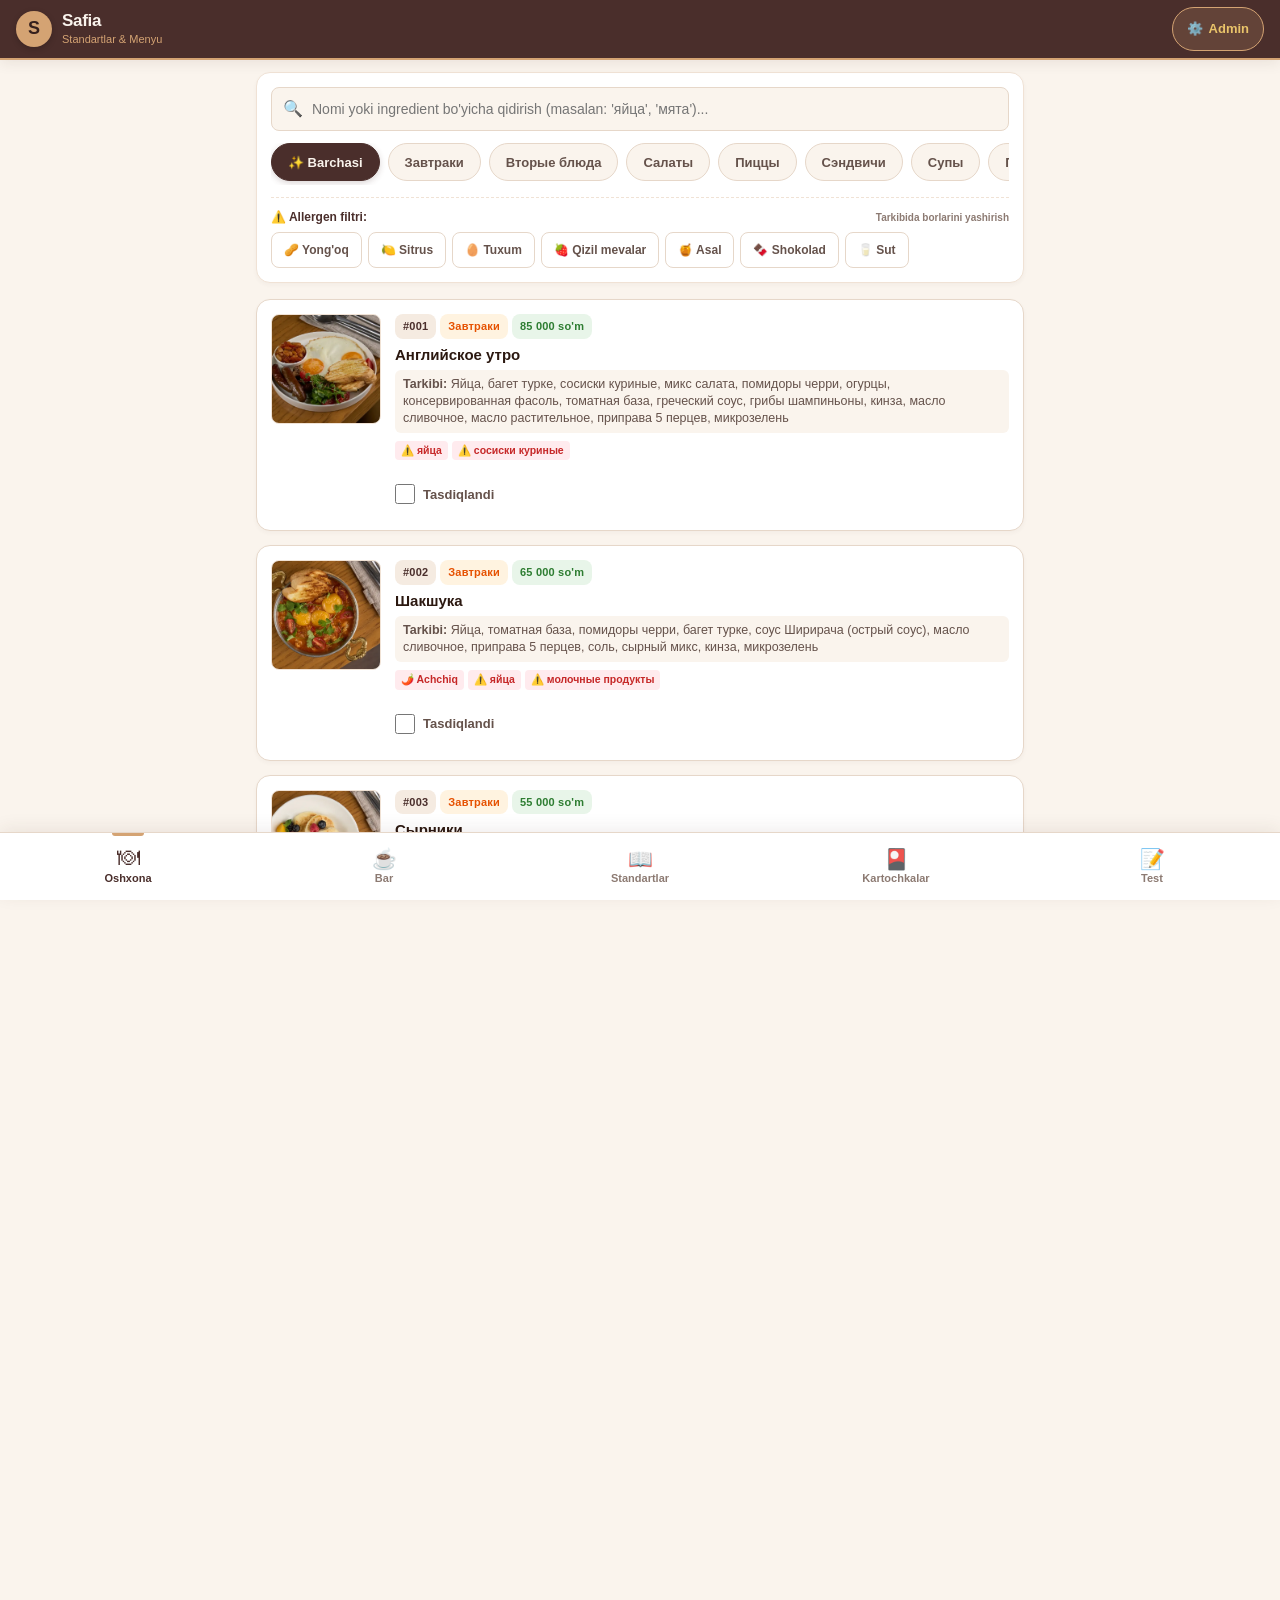
==== index.html @ 9e89c236 "feat: Safia Waiter Trainer PWA application complete release" ====
<!DOCTYPE html>
<html lang="uz">
<head>
  <meta charset="UTF-8">
  <meta name="viewport" content="width=device-width, initial-scale=1.0, maximum-scale=1.0, user-scalable=no">
  <meta name="theme-color" content="#4A2E2B">
  <meta name="apple-mobile-web-app-capable" content="yes">
  <meta name="apple-mobile-web-app-status-bar-style" content="black-translucent">
  <title>Safia — Restaurant & Bar App</title>
  
  <!-- PWA Manifest Link -->
  <link rel="manifest" href="manifest.json">
  <link rel="apple-touch-icon" href="assets/icons/icon-192.png">

  <!-- CSS Stylesheets -->
  <link rel="stylesheet" href="css/style.css">
  <link rel="stylesheet" href="css/components.css">
</head>
<body>

  <div id="app-root">

    <!-- HEADER SECTION -->
    <header class="app-header">
      <a href="index.html" class="header-brand">
        <div class="brand-logo">S</div>
        <div class="brand-title">
          <h1>Safia</h1>
          <span>Standartlar & Menyu</span>
        </div>
      </a>

      <!-- Admin Button Requirement (min 44x44px touch target) -->
      <a href="admin.html" class="btn-admin" title="Admin Sozlamalar">
        <span>⚙️</span>
        <span>Admin</span>
      </a>
    </header>

    <!-- MAIN VIEWPORT CONTAINER (SPA SECTIONS) -->
    <main class="app-content">

      <!-- 1. OSHXONA VIEW (KITCHEN DISHES) -->
      <section id="view-kitchen" class="view-section active"></section>

      <!-- 2. BAR VIEW (DRINKS) -->
      <section id="view-bar" class="view-section"></section>

      <!-- 3. STANDARTLAR VIEW (SERVICE STANDARDS) -->
      <section id="view-standards" class="view-section"></section>

      <!-- 4. KARTOCHKALAR VIEW (FLASHCARDS) -->
      <section id="view-cards" class="view-section"></section>

      <!-- 5. TEST VIEW (QUIZ) -->
      <section id="view-test" class="view-section"></section>

    </main>

    <!-- BOTTOM NAVIGATION BAR (5 MAIN TABS) -->
    <nav class="bottom-nav">
      <button class="nav-item active" data-tab="kitchen" aria-label="Oshxona">
        <span class="nav-icon">🍽</span>
        <span class="nav-label">Oshxona</span>
      </button>

      <button class="nav-item" data-tab="bar" aria-label="Bar">
        <span class="nav-icon">☕️</span>
        <span class="nav-label">Bar</span>
      </button>

      <button class="nav-item" data-tab="standards" aria-label="Standartlar">
        <span class="nav-icon">📖</span>
        <span class="nav-label">Standartlar</span>
      </button>

      <button class="nav-item" data-tab="cards" aria-label="Kartochkalar">
        <span class="nav-icon">🎴</span>
        <span class="nav-label">Kartochkalar</span>
      </button>

      <button class="nav-item" data-tab="test" aria-label="Test">
        <span class="nav-icon">📝</span>
        <span class="nav-label">Test</span>
      </button>
    </nav>

  </div>

  <!-- PWA Service Worker Registration -->
  <script>
    if ('serviceWorker' in navigator) {
      window.addEventListener('load', () => {
        navigator.serviceWorker.register('./sw.js')
          .then(reg => console.log('Service Worker Registered:', reg.scope))
          .catch(err => console.warn('Service Worker Registration Failed:', err));
      });
    }
  </script>

  <!-- JavaScript Application Logic Modules -->
  <script src="js/storage.js"></script>
  <script src="js/data-loader.js"></script>
  <script src="js/menu.js"></script>
  <script src="js/standards.js"></script>
  <script src="js/flashcards.js"></script>
  <script src="js/quiz.js"></script>
  <script src="js/app.js"></script>

</body>
</html>
---- css/style.css ----
/* ==========================================
   SAFIA APP DESIGN SYSTEM & GLOBAL STYLES
   Brand Colors:
   - Primary Chocolate: #4A2E2B
   - Dark Chocolate: #36201D
   - Cream Background: #FAF4ED
   - Golden Accent: #D4A373
   - Gold Hover/Light: #E9C46A
========================================== */

:root {
  --color-primary: #4A2E2B;
  --color-primary-dark: #36201D;
  --color-primary-light: #6C4540;
  --color-bg: #FAF4ED;
  --color-surface: #FFFFFF;
  --color-surface-variant: #F5EBE1;
  --color-accent: #D4A373;
  --color-accent-light: #E9C46A;
  --color-accent-muted: #F3D5B5;
  
  --color-text-primary: #2B1810;
  --color-text-secondary: #65524B;
  --color-text-muted: #8C7A72;
  --color-text-on-primary: #FAF4ED;
  
  --color-border: #E6D7C9;
  --color-border-subtle: #F0E2D5;
  
  --color-danger: #C62828;
  --color-danger-bg: #FFEBEE;
  --color-danger-border: #EF9A9A;
  
  --color-success: #2E7D32;
  --color-success-bg: #E8F5E9;
  --color-success-border: #A5D6A7;
  
  --color-warning: #E65100;
  --color-warning-bg: #FFF3E0;

  /* Typography */
  --font-family: -apple-system, BlinkMacSystemFont, "Plus Jakarta Sans", "SF Pro Text", "Segoe UI", Roboto, sans-serif;
  --font-size-xs: 11px;
  --font-size-sm: 13px;
  --font-size-base: 15px;
  --font-size-lg: 18px;
  --font-size-xl: 22px;
  
  /* Radii & Shadows */
  --radius-sm: 8px;
  --radius-md: 14px;
  --radius-lg: 20px;
  --radius-full: 9999px;
  
  --shadow-sm: 0 2px 4px rgba(74, 46, 43, 0.04);
  --shadow-md: 0 4px 12px rgba(74, 46, 43, 0.08);
  --shadow-lg: 0 8px 24px rgba(74, 46, 43, 0.12);
  --shadow-nav: 0 -4px 16px rgba(74, 46, 43, 0.08);

  /* Touch Targets (Mobile-first requirement: >= 44px) */
  --touch-target-min: 44px;
  
  /* Layout Sizing */
  --header-height: 60px;
  --bottom-nav-height: 68px;
}

/* Base Reset & Lock Horizontal Scroll */
*, *::before, *::after {
  box-sizing: border-box;
  margin: 0;
  padding: 0;
  -webkit-tap-highlight-color: transparent;
}

html, body {
  width: 100%;
  height: 100%;
  overflow-x: hidden; /* Prevents horizontal scroll on mobile */
  background-color: var(--color-bg);
  color: var(--color-text-primary);
  font-family: var(--font-family);
  font-size: var(--font-size-base);
  line-height: 1.5;
  -webkit-font-smoothing: antialiased;
}

/* App Container Layout */
#app-root {
  display: flex;
  flex-direction: column;
  min-height: 100vh;
  width: 100%;
  max-width: 100vw;
  overflow-x: hidden;
  position: relative;
}

/* Main Viewport Container */
main.app-content {
  flex: 1;
  width: 100%;
  max-width: 800px; /* Constrained for mobile/tablet optimization */
  margin: 0 auto;
  padding-top: calc(var(--header-height) + 12px);
  padding-bottom: calc(var(--bottom-nav-height) + 24px);
  padding-left: 16px;
  padding-right: 16px;
  overflow-x: hidden;
}

/* SPA Views */
.view-section {
  display: none;
  animation: fadeIn 0.25s cubic-bezier(0.16, 1, 0.3, 1);
  width: 100%;
}

.view-section.active {
  display: block;
}

@keyframes fadeIn {
  from {
    opacity: 0;
    transform: translateY(6px);
  }
  to {
    opacity: 1;
    transform: translateY(0);
  }
}

/* Utility Helpers */
.hidden {
  display: none !important;
}

.text-center {
  text-align: center;
}

.font-bold {
  font-weight: 700;
}

.badge {
  display: inline-flex;
  align-items: center;
  gap: 4px;
  padding: 4px 8px;
  border-radius: var(--radius-sm);
  font-size: var(--font-size-xs);
  font-weight: 700;
  letter-spacing: 0.2px;
}
---- css/components.css ----
/* ==========================================
   SAFIA APP COMPONENT STYLES
   - Header Component & Admin button
   - Bottom Navigation Bar (5 Tabs)
   - Search & Filter Controls
   - Dish & Drink Cards (Error handling)
   - Category Scroll Chips & Allergen Filters
   - Distinctive Serving Block for Drinks
   - Accordion Panels & Standards Components
   - Red STOP Alert Blocks & Recommended Green Blocks
   - Flashcards (Kartochkalar)
   - Quiz / Test Components
========================================== */

/* ------------------------------------------
   HEADER COMPONENT
------------------------------------------ */
.app-header {
  position: fixed;
  top: 0;
  left: 0;
  right: 0;
  height: var(--header-height);
  background: var(--color-primary);
  color: var(--color-text-on-primary);
  display: flex;
  align-items: center;
  justify-content: space-between;
  padding: 0 16px;
  z-index: 500;
  box-shadow: var(--shadow-md);
  border-bottom: 2px solid var(--color-accent);
}

.header-brand {
  display: flex;
  align-items: center;
  gap: 10px;
  text-decoration: none;
  color: inherit;
}

.brand-logo {
  width: 36px;
  height: 36px;
  background: var(--color-accent);
  color: var(--color-primary-dark);
  border-radius: 50%;
  display: flex;
  align-items: center;
  justify-content: center;
  font-weight: 800;
  font-size: 18px;
  box-shadow: 0 2px 6px rgba(0,0,0,0.2);
}

.brand-title {
  display: flex;
  flex-direction: column;
}

.brand-title h1 {
  font-size: 17px;
  font-weight: 700;
  line-height: 1.2;
  letter-spacing: -0.3px;
  color: #FAF4ED;
}

.brand-title span {
  font-size: 11px;
  color: var(--color-accent);
  font-weight: 500;
}

/* Header Admin Action Button (Touch target >= 44x44px) */
.btn-admin {
  display: inline-flex;
  align-items: center;
  gap: 6px;
  min-width: 44px;
  min-height: 44px;
  padding: 8px 14px;
  background: rgba(212, 163, 115, 0.18);
  border: 1px solid var(--color-accent);
  border-radius: var(--radius-full);
  color: var(--color-accent-light);
  font-size: 13px;
  font-weight: 600;
  text-decoration: none;
  cursor: pointer;
  transition: all 0.2s ease;
}

.btn-admin:hover, .btn-admin:active {
  background: var(--color-accent);
  color: var(--color-primary-dark);
}

/* ------------------------------------------
   BOTTOM NAVIGATION BAR (5 TABS)
------------------------------------------ */
.bottom-nav {
  position: fixed;
  bottom: 0;
  left: 0;
  right: 0;
  height: var(--bottom-nav-height);
  background: var(--color-surface);
  border-top: 1px solid var(--color-border);
  display: flex;
  justify-content: space-around;
  align-items: center;
  z-index: 500;
  box-shadow: var(--shadow-nav);
  padding-bottom: env(safe-area-inset-bottom);
}

.nav-item {
  flex: 1;
  display: flex;
  flex-direction: column;
  align-items: center;
  justify-content: center;
  min-height: 44px; /* Touch target requirement */
  min-width: 44px;
  height: 100%;
  background: transparent;
  border: none;
  color: var(--color-text-muted);
  text-decoration: none;
  cursor: pointer;
  transition: color 0.2s ease, transform 0.15s ease;
  position: relative;
}

.nav-item .nav-icon {
  font-size: 20px;
  line-height: 1;
  margin-bottom: 3px;
  transition: transform 0.2s ease;
}

.nav-item .nav-label {
  font-size: 11px;
  font-weight: 600;
  line-height: 1.1;
}

/* Active Nav Tab Styling */
.nav-item.active {
  color: var(--color-primary);
}

.nav-item.active .nav-icon {
  transform: translateY(-2px) scale(1.15);
}

.nav-item.active::before {
  content: '';
  position: absolute;
  top: 0;
  width: 32px;
  height: 3px;
  background: var(--color-accent);
  border-bottom-left-radius: 4px;
  border-bottom-right-radius: 4px;
}

/* ------------------------------------------
   MENU CONTROLS (SEARCH, CHIPS, ALLERGENS)
------------------------------------------ */
.menu-controls-wrapper {
  background: var(--color-surface);
  border: 1px solid var(--color-border-subtle);
  border-radius: var(--radius-md);
  padding: 14px;
  margin-bottom: 16px;
  box-shadow: var(--shadow-sm);
  display: flex;
  flex-direction: column;
  gap: 12px;
}

.search-input-group {
  position: relative;
  width: 100%;
}

.search-input-group input {
  width: 100%;
  min-height: 44px; /* Touch target */
  padding: 10px 14px 10px 40px;
  border: 1px solid var(--color-border);
  border-radius: var(--radius-sm);
  font-size: 14px;
  background: var(--color-bg);
  color: var(--color-text-primary);
  outline: none;
  transition: border-color 0.2s ease;
}

.search-input-group input:focus {
  border-color: var(--color-primary);
  background: var(--color-surface);
}

.search-input-group .search-icon {
  position: absolute;
  left: 12px;
  top: 50%;
  transform: translateY(-50%);
  color: var(--color-text-muted);
  font-size: 16px;
}

/* CATEGORY HORIZONTAL SCROLL CHIPS */
.category-chips-scroll {
  display: flex;
  gap: 8px;
  overflow-x: auto;
  padding-bottom: 4px;
  scrollbar-width: none;
  -ms-overflow-style: none;
}

.category-chips-scroll::-webkit-scrollbar {
  display: none;
}

.chip-btn {
  display: inline-flex;
  align-items: center;
  justify-content: center;
  min-height: 38px;
  padding: 8px 16px;
  border-radius: var(--radius-full);
  border: 1px solid var(--color-border);
  background: var(--color-bg);
  color: var(--color-text-secondary);
  font-size: 13px;
  font-weight: 600;
  white-space: nowrap;
  cursor: pointer;
  transition: all 0.2s ease;
}

.chip-btn:hover {
  background: var(--color-surface-variant);
  border-color: var(--color-accent);
}

.chip-btn.active {
  background: var(--color-primary);
  color: var(--color-text-on-primary);
  border-color: var(--color-primary);
  box-shadow: 0 2px 6px rgba(74, 46, 43, 0.2);
}

/* ALLERGEN FILTER ROW */
.allergen-filter-section {
  display: flex;
  flex-direction: column;
  gap: 6px;
  border-top: 1px dashed var(--color-border-subtle);
  padding-top: 10px;
}

.allergen-filter-title {
  display: flex;
  justify-content: space-between;
  align-items: center;
  font-size: 12px;
  font-weight: 700;
  color: var(--color-primary);
}

.allergen-chips-wrap {
  display: flex;
  flex-wrap: wrap;
  gap: 6px;
}

.allergen-chip {
  display: inline-flex;
  align-items: center;
  min-height: 36px;
  padding: 6px 12px;
  border-radius: var(--radius-sm);
  border: 1px solid var(--color-border);
  background: var(--color-surface);
  color: var(--color-text-secondary);
  font-size: 12px;
  font-weight: 600;
  cursor: pointer;
  transition: all 0.2s ease;
}

.allergen-chip.active {
  background: var(--color-danger-bg);
  border-color: var(--color-danger);
  color: var(--color-danger);
  font-weight: 700;
}

/* ------------------------------------------
   ACCORDION & STANDARDS COMPONENTS
------------------------------------------ */
.accordion-group {
  display: flex;
  flex-direction: column;
  gap: 12px;
}

.accordion-item {
  background: var(--color-surface);
  border: 1px solid var(--color-border);
  border-radius: var(--radius-md);
  overflow: hidden;
  box-shadow: var(--shadow-sm);
  transition: border-color 0.2s ease;
}

.accordion-header {
  width: 100%;
  min-height: 50px;
  padding: 14px 16px;
  background: var(--color-surface);
  border: none;
  display: flex;
  align-items: center;
  justify-content: space-between;
  font-size: 15px;
  font-weight: 700;
  color: var(--color-primary);
  text-align: left;
  cursor: pointer;
  transition: background 0.2s ease;
}

.accordion-header:hover {
  background: var(--color-surface-variant);
}

.accordion-item.active .accordion-header {
  border-bottom: 1px solid var(--color-border-subtle);
  background: #FFFDF9;
}

.accordion-content {
  display: none;
}

.accordion-content.show {
  display: block;
}

.accordion-body {
  padding: 16px;
}

/* RED FORBIDDEN / GREEN RECOMMENDED ALERT BLOCKS */
.alert-box {
  padding: 12px 14px;
  border-radius: var(--radius-sm);
  font-size: 13px;
  line-height: 1.4;
}

.alert-forbidden {
  background: #FEF2F2;
  border: 1.5px solid var(--color-danger-border);
  border-left: 5px solid var(--color-danger);
  color: #991B1B;
}

.alert-recommended {
  background: #F0FDF4;
  border: 1.5px solid var(--color-success-border);
  border-left: 5px solid var(--color-success);
  color: #166534;
}

/* STANDARDS TABLES */
.table-responsive {
  width: 100%;
  overflow-x: auto;
}

.std-table {
  width: 100%;
  border-collapse: collapse;
  font-size: 13px;
}

.std-table th, .std-table td {
  padding: 10px;
  border: 1px solid var(--color-border-subtle);
  text-align: left;
}

.std-table th {
  background: var(--color-surface-variant);
  color: var(--color-primary);
  font-weight: 700;
}

.std-list {
  padding-left: 18px;
  font-size: 13px;
  color: var(--color-text-secondary);
}

.std-list li {
  margin-bottom: 4px;
}

/* ------------------------------------------
   DISH & DRINK CARD COMPONENT
------------------------------------------ */
.cards-list {
  display: flex;
  flex-direction: column;
  gap: 14px;
}

.food-card {
  background: var(--color-surface);
  border: 1px solid var(--color-border);
  border-radius: var(--radius-md);
  padding: 14px;
  display: flex;
  gap: 14px;
  box-shadow: var(--shadow-sm);
  position: relative;
  transition: border-color 0.2s ease, box-shadow 0.2s ease;
}

/* Error state when image fails to load */
.food-card.has-img-error {
  border: 2px solid var(--color-danger) !important;
  box-shadow: 0 0 10px rgba(198, 40, 40, 0.25) !important;
  background-color: var(--color-danger-bg);
}

.food-card.is-confirmed {
  border-left: 5px solid var(--color-success);
}

.card-img-wrap {
  width: 110px;
  height: 110px;
  min-width: 110px;
  border-radius: var(--radius-sm);
  overflow: hidden;
  background: var(--color-surface-variant);
  position: relative;
  display: flex;
  align-items: center;
  justify-content: center;
  border: 1px solid var(--color-border-subtle);
}

.card-img-wrap img {
  width: 100%;
  height: 100%;
  object-fit: cover;
  cursor: pointer;
}

.card-img-wrap.img-failed {
  background: #FFEBEE;
  border: 1px dashed var(--color-danger);
}

.img-error-msg {
  display: none;
  flex-direction: column;
  align-items: center;
  justify-content: center;
  text-align: center;
  font-size: 10px;
  font-weight: 700;
  color: var(--color-danger);
  padding: 4px;
}

.card-img-wrap.img-failed .img-error-msg {
  display: flex;
}

.card-body {
  flex: 1;
  display: flex;
  flex-direction: column;
  gap: 6px;
}

.card-top {
  display: flex;
  justify-content: space-between;
  align-items: flex-start;
  gap: 6px;
}

.card-badges {
  display: flex;
  flex-wrap: wrap;
  gap: 4px;
}

.badge-id {
  background: var(--color-surface-variant);
  color: var(--color-primary);
}

.badge-cat {
  background: #FFF3E0;
  color: #E65100;
}

.badge-price {
  background: var(--color-success-bg);
  color: var(--color-success);
  font-weight: 700;
}

.card-title {
  font-size: 15px;
  font-weight: 700;
  color: var(--color-text-primary);
  line-height: 1.3;
}

.card-text {
  font-size: 12.5px;
  color: var(--color-text-secondary);
  line-height: 1.35;
  background: var(--color-bg);
  padding: 6px 8px;
  border-radius: 6px;
}

/* DISTINCTIVE SERVING BLOCK FOR BAR DRINKS */
.serving-block {
  background: #FFFDE7;
  border: 1px solid #FFE082;
  border-left: 4px solid var(--color-accent);
  padding: 8px 10px;
  border-radius: 6px;
  font-size: 12.5px;
  margin-top: 2px;
}

.serving-title {
  font-weight: 700;
  color: #8D6E63;
  font-size: 12px;
  margin-bottom: 2px;
}

.serving-desc {
  color: #4E342E;
  line-height: 1.3;
}

.card-pills {
  display: flex;
  flex-wrap: wrap;
  gap: 4px;
  margin-top: 2px;
}

.pill {
  font-size: 10.5px;
  padding: 2px 6px;
  border-radius: 4px;
  font-weight: 600;
}

.pill-allergen {
  background: var(--color-danger-bg);
  color: var(--color-danger);
}

.pill-tag {
  background: #E8EAF6;
  color: #283593;
}

.card-footer {
  margin-top: auto;
  padding-top: 6px;
  display: flex;
  align-items: center;
  justify-content: space-between;
}

/* Touch friendly confirmation toggle */
.confirm-label {
  display: inline-flex;
  align-items: center;
  gap: 8px;
  min-height: 44px;
  cursor: pointer;
  font-size: 13px;
  font-weight: 600;
  color: var(--color-text-secondary);
}

.confirm-checkbox {
  width: 20px;
  height: 20px;
  accent-color: var(--color-success);
  cursor: pointer;
}

.is-confirmed .confirm-label {
  color: var(--color-success);
}

/* ------------------------------------------
   EMPTY MENU STATE
------------------------------------------ */
.empty-menu-state {
  background: var(--color-surface);
  border: 1px dashed var(--color-border);
  border-radius: var(--radius-md);
  padding: 36px 20px;
  text-align: center;
  display: flex;
  flex-direction: column;
  align-items: center;
  gap: 8px;
  color: var(--color-text-secondary);
}

.empty-icon {
  font-size: 36px;
  margin-bottom: 4px;
}

.empty-menu-state h3 {
  font-size: 16px;
  color: var(--color-primary);
}

.empty-menu-state p {
  font-size: 13px;
  color: var(--color-text-muted);
}

.btn-reset-filters {
  margin-top: 10px;
  min-height: 44px;
  padding: 10px 20px;
  border-radius: var(--radius-full);
  border: 1px solid var(--color-primary);
  background: var(--color-primary);
  color: white;
  font-weight: 700;
  font-size: 13px;
  cursor: pointer;
}

/* ------------------------------------------
   FLASHCARD COMPONENT (KARTOCHKALAR VIEW)
------------------------------------------ */
.flashcard-wrapper {
  perspective: 1000px;
  width: 100%;
  max-width: 380px;
  margin: 10px auto;
  min-height: 380px;
}

.flashcard {
  width: 100%;
  height: 380px;
  position: relative;
  transform-style: preserve-3d;
  transition: transform 0.5s cubic-bezier(0.4, 0.2, 0.2, 1);
  cursor: pointer;
}

.flashcard.flipped {
  transform: rotateY(180deg);
}

.flashcard-face {
  position: absolute;
  inset: 0;
  backface-visibility: hidden;
  border-radius: var(--radius-lg);
  background: var(--color-surface);
  border: 2px solid var(--color-accent);
  box-shadow: var(--shadow-lg);
  padding: 20px;
  display: flex;
  flex-direction: column;
  align-items: center;
  justify-content: center;
  text-align: center;
}

.flashcard-back {
  transform: rotateY(180deg);
  align-items: flex-start;
  text-align: left;
  background: #FFFDF9;
}

.flashcard-img {
  width: 180px;
  height: 180px;
  border-radius: var(--radius-md);
  object-fit: cover;
  margin-bottom: 16px;
  border: 2px solid var(--color-border);
}

.flashcard-controls {
  display: flex;
  justify-content: center;
  gap: 12px;
  margin-top: 16px;
}

.btn-card-action {
  min-height: 44px;
  min-width: 120px;
  padding: 10px 18px;
  border-radius: var(--radius-full);
  border: none;
  font-weight: 700;
  font-size: 14px;
  cursor: pointer;
}

.btn-know {
  background: var(--color-success);
  color: white;
}

.btn-learn {
  background: var(--color-danger);
  color: white;
}

/* ------------------------------------------
   QUIZ / TEST COMPONENT
------------------------------------------ */
.quiz-container {
  background: var(--color-surface);
  border: 1px solid var(--color-border);
  border-radius: var(--radius-lg);
  padding: 20px;
  box-shadow: var(--shadow-md);
}

.quiz-question {
  font-size: 17px;
  font-weight: 700;
  color: var(--color-primary);
  margin-bottom: 16px;
}

.quiz-options {
  display: flex;
  flex-direction: column;
  gap: 10px;
}

.quiz-option-btn {
  min-height: 48px;
  padding: 12px 16px;
  border: 1.5px solid var(--color-border);
  border-radius: var(--radius-md);
  background: var(--color-surface);
  text-align: left;
  font-size: 14px;
  font-weight: 600;
  cursor: pointer;
  transition: all 0.2s ease;
}

.quiz-option-btn:hover {
  background: var(--color-surface-variant);
  border-color: var(--color-accent);
}

/* ------------------------------------------
   LIGHTBOX MODAL
------------------------------------------ */
.modal-overlay {
  display: none;
  position: fixed;
  inset: 0;
  background: rgba(43, 24, 16, 0.85);
  z-index: 1000;
  align-items: center;
  justify-content: center;
  padding: 20px;
}

.modal-overlay.active {
  display: flex;
}

.modal-content img {
  max-width: 90vw;
  max-height: 80vh;
  border-radius: var(--radius-md);
}
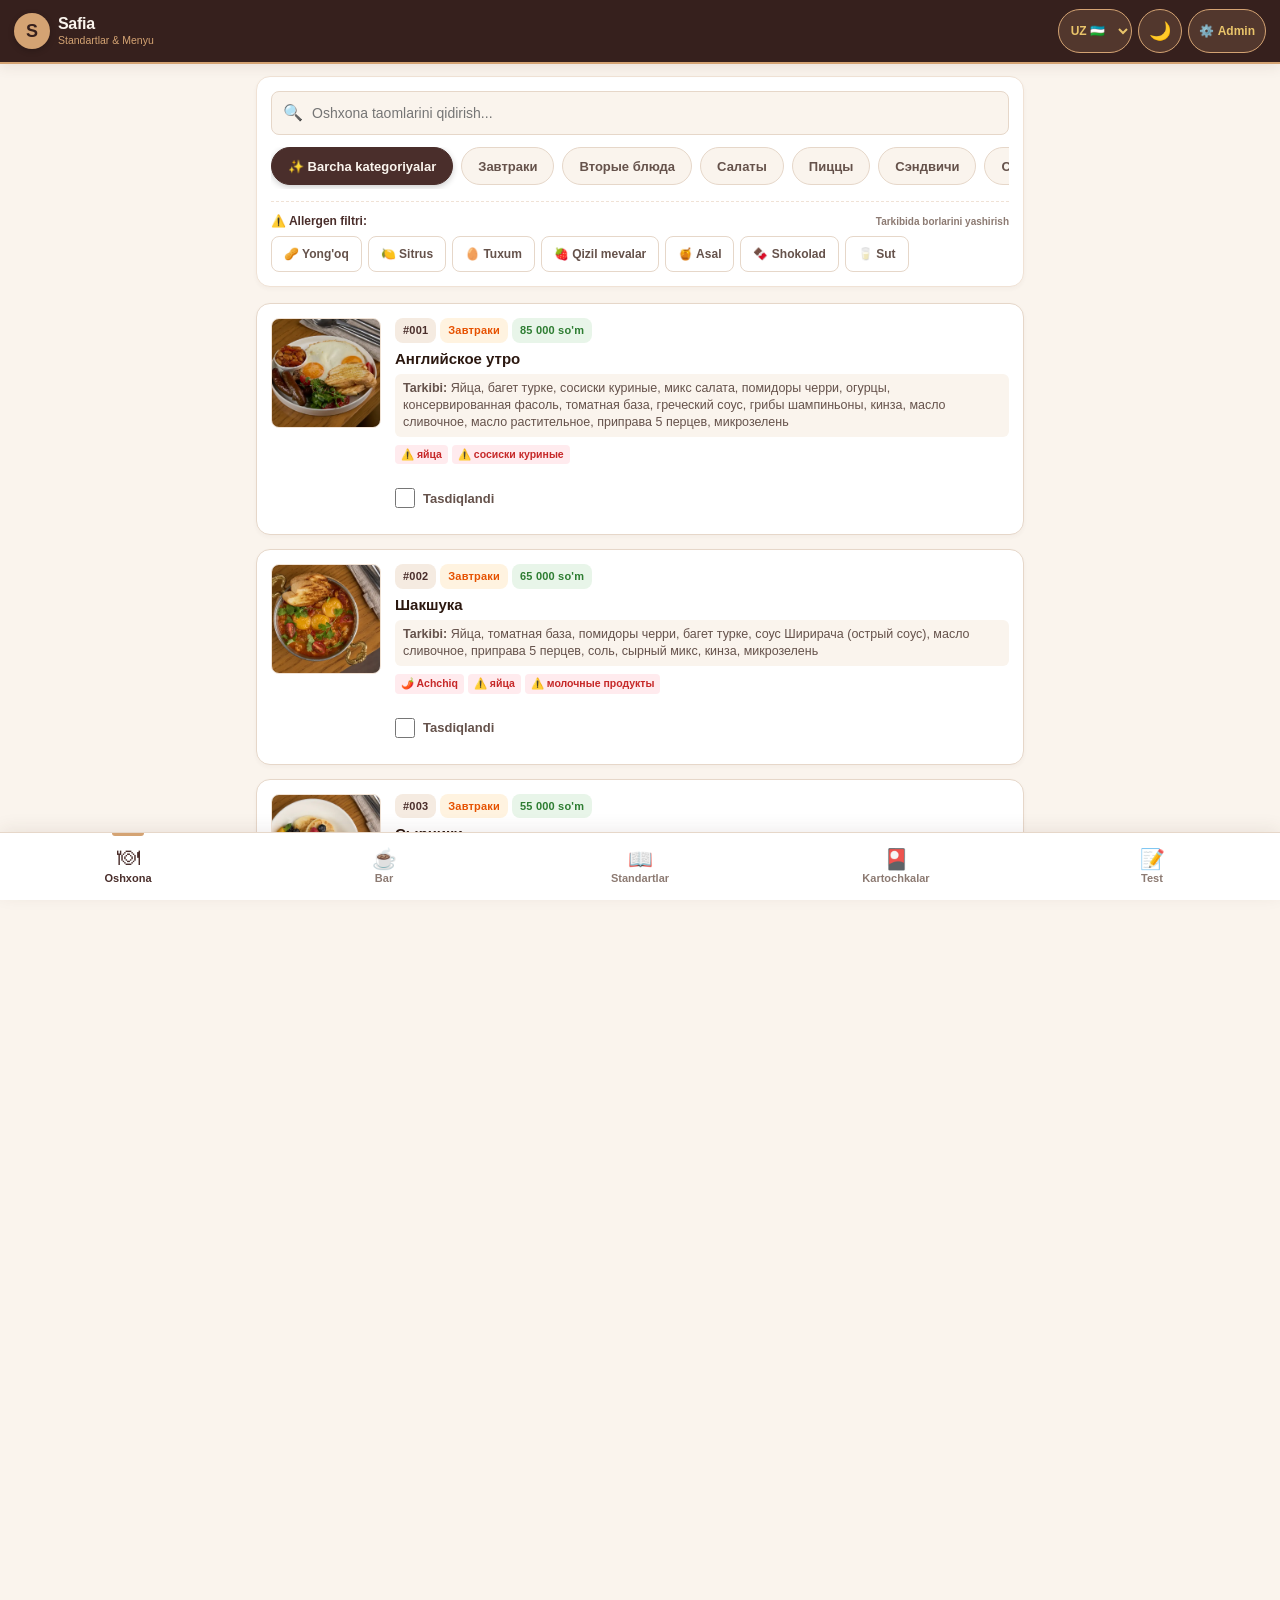
==== commit bb917851: "feat: add 3-language support (UZ/RU/EN), dark mode toggle, and fix PWA routing" ====
--- a/index.html
+++ b/index.html
@@ -10,31 +10,54 @@
   
   <!-- PWA Manifest Link -->
   <link rel="manifest" href="manifest.json">
-  <link rel="apple-touch-icon" href="assets/icons/icon-192.png">
+  <link rel="apple-touch-icon" href="assets/icons/icon.svg">
 
   <!-- CSS Stylesheets -->
   <link rel="stylesheet" href="css/style.css">
   <link rel="stylesheet" href="css/components.css">
+
+  <!-- Immediate Theme Restoration Script -->
+  <script>
+    (function() {
+      const savedTheme = localStorage.getItem('safia_theme_v1') || 'light';
+      document.documentElement.setAttribute('data-theme', savedTheme);
+    })();
+  </script>
 </head>
 <body>
 
   <div id="app-root">
 
-    <!-- HEADER SECTION -->
+    <!-- HEADER SECTION WITH CONTROLS -->
     <header class="app-header">
       <a href="index.html" class="header-brand">
         <div class="brand-logo">S</div>
         <div class="brand-title">
           <h1>Safia</h1>
-          <span>Standartlar & Menyu</span>
+          <span id="txt-brand-sub">Standartlar & Menyu</span>
         </div>
       </a>
 
-      <!-- Admin Button Requirement (min 44x44px touch target) -->
-      <a href="admin.html" class="btn-admin" title="Admin Sozlamalar">
-        <span>⚙️</span>
-        <span>Admin</span>
-      </a>
+      <!-- HEADER ACTIONS: LANGUAGE + THEME + ADMIN -->
+      <div class="header-actions">
+        <!-- 🌐 Language Selector -->
+        <select id="lang-select" class="lang-select-dropdown" onchange="I18n.setLang(this.value)">
+          <option value="uz">UZ 🇺🇿</option>
+          <option value="ru">RU 🇷🇺</option>
+          <option value="en">EN 🇬🇧</option>
+        </select>
+
+        <!-- 🌙 Theme Toggle Button -->
+        <button class="theme-toggle-btn" id="theme-toggle-btn" title="Theme Toggle" onclick="toggleAppTheme()">
+          🌙
+        </button>
+
+        <!-- ⚙️ Admin Button -->
+        <a href="admin.html" class="btn-admin" title="Admin Sozlamalar">
+          <span>⚙️</span>
+          <span id="txt-admin-btn">Admin</span>
+        </a>
+      </div>
     </header>
 
     <!-- MAIN VIEWPORT CONTAINER (SPA SECTIONS) -->
@@ -61,33 +84,33 @@
     <nav class="bottom-nav">
       <button class="nav-item active" data-tab="kitchen" aria-label="Oshxona">
         <span class="nav-icon">🍽</span>
-        <span class="nav-label">Oshxona</span>
+        <span class="nav-label" id="tab-label-kitchen">Oshxona</span>
       </button>
 
       <button class="nav-item" data-tab="bar" aria-label="Bar">
         <span class="nav-icon">☕️</span>
-        <span class="nav-label">Bar</span>
+        <span class="nav-label" id="tab-label-bar">Bar</span>
       </button>
 
       <button class="nav-item" data-tab="standards" aria-label="Standartlar">
         <span class="nav-icon">📖</span>
-        <span class="nav-label">Standartlar</span>
+        <span class="nav-label" id="tab-label-standards">Standartlar</span>
       </button>
 
       <button class="nav-item" data-tab="cards" aria-label="Kartochkalar">
         <span class="nav-icon">🎴</span>
-        <span class="nav-label">Kartochkalar</span>
+        <span class="nav-label" id="tab-label-cards">Kartochkalar</span>
       </button>
 
       <button class="nav-item" data-tab="test" aria-label="Test">
         <span class="nav-icon">📝</span>
-        <span class="nav-label">Test</span>
+        <span class="nav-label" id="tab-label-test">Test</span>
       </button>
     </nav>
 
   </div>
 
-  <!-- PWA Service Worker Registration -->
+  <!-- PWA Service Worker Registration & Theme Handler -->
   <script>
     if ('serviceWorker' in navigator) {
       window.addEventListener('load', () => {
@@ -96,9 +119,24 @@
           .catch(err => console.warn('Service Worker Registration Failed:', err));
       });
     }
+
+    function toggleAppTheme() {
+      const current = document.documentElement.getAttribute('data-theme') === 'dark' ? 'light' : 'dark';
+      document.documentElement.setAttribute('data-theme', current);
+      localStorage.setItem('safia_theme_v1', current);
+      const btn = document.getElementById('theme-toggle-btn');
+      if (btn) btn.innerText = current === 'dark' ? '☀️' : '🌙';
+    }
+
+    // Set initial icon state
+    document.addEventListener('DOMContentLoaded', () => {
+      const btn = document.getElementById('theme-toggle-btn');
+      if (btn) btn.innerText = document.documentElement.getAttribute('data-theme') === 'dark' ? '☀️' : '🌙';
+    });
   </script>
 
   <!-- JavaScript Application Logic Modules -->
+  <script src="js/i18n.js"></script>
   <script src="js/storage.js"></script>
   <script src="js/data-loader.js"></script>
   <script src="js/menu.js"></script>
--- a/css/style.css
+++ b/css/style.css
@@ -61,8 +61,38 @@
   --touch-target-min: 44px;
   
   /* Layout Sizing */
-  --header-height: 60px;
+  --header-height: 64px;
   --bottom-nav-height: 68px;
+}
+
+/* DARK MODE PALETTE OVERRIDES */
+[data-theme="dark"] {
+  --color-primary: #D4A373;
+  --color-primary-dark: #1E1210;
+  --color-primary-light: #36201D;
+  --color-bg: #1A0F0D;
+  --color-surface: #261613;
+  --color-surface-variant: #36201D;
+  --color-accent: #E9C46A;
+  --color-accent-light: #F4A261;
+  --color-accent-muted: #52352E;
+  
+  --color-text-primary: #FAF4ED;
+  --color-text-secondary: #D4C3B7;
+  --color-text-muted: #A38F83;
+  --color-text-on-primary: #1E1210;
+  
+  --color-border: #4A2E2B;
+  --color-border-subtle: #36201D;
+  
+  --color-danger-bg: #3E1919;
+  --color-success-bg: #1B3820;
+  --color-warning-bg: #3E2719;
+
+  --shadow-sm: 0 2px 4px rgba(0, 0, 0, 0.2);
+  --shadow-md: 0 4px 12px rgba(0, 0, 0, 0.35);
+  --shadow-lg: 0 8px 24px rgba(0, 0, 0, 0.5);
+  --shadow-nav: 0 -4px 16px rgba(0, 0, 0, 0.4);
 }
 
 /* Base Reset & Lock Horizontal Scroll */
@@ -76,13 +106,14 @@
 html, body {
   width: 100%;
   height: 100%;
-  overflow-x: hidden; /* Prevents horizontal scroll on mobile */
+  overflow-x: hidden;
   background-color: var(--color-bg);
   color: var(--color-text-primary);
   font-family: var(--font-family);
   font-size: var(--font-size-base);
   line-height: 1.5;
   -webkit-font-smoothing: antialiased;
+  transition: background-color 0.3s ease, color 0.3s ease;
 }
 
 /* App Container Layout */
@@ -100,7 +131,7 @@
 main.app-content {
   flex: 1;
   width: 100%;
-  max-width: 800px; /* Constrained for mobile/tablet optimization */
+  max-width: 800px;
   margin: 0 auto;
   padding-top: calc(var(--header-height) + 12px);
   padding-bottom: calc(var(--bottom-nav-height) + 24px);
--- a/css/components.css
+++ b/css/components.css
@@ -1,6 +1,6 @@
 /* ==========================================
    SAFIA APP COMPONENT STYLES
-   - Header Component & Admin button
+   - Header Component (Logo, i18n Lang Selector, Dark Mode Toggle, Admin button)
    - Bottom Navigation Bar (5 Tabs)
    - Search & Filter Controls
    - Dish & Drink Cards (Error handling)
@@ -13,7 +13,7 @@
 ========================================== */
 
 /* ------------------------------------------
-   HEADER COMPONENT
+   HEADER COMPONENT & CONTROLS
 ------------------------------------------ */
 .app-header {
   position: fixed;
@@ -21,12 +21,12 @@
   left: 0;
   right: 0;
   height: var(--header-height);
-  background: var(--color-primary);
-  color: var(--color-text-on-primary);
+  background: var(--color-primary-dark);
+  color: #FAF4ED;
   display: flex;
   align-items: center;
   justify-content: space-between;
-  padding: 0 16px;
+  padding: 0 14px;
   z-index: 500;
   box-shadow: var(--shadow-md);
   border-bottom: 2px solid var(--color-accent);
@@ -35,7 +35,7 @@
 .header-brand {
   display: flex;
   align-items: center;
-  gap: 10px;
+  gap: 8px;
   text-decoration: none;
   color: inherit;
 }
@@ -60,7 +60,7 @@
 }
 
 .brand-title h1 {
-  font-size: 17px;
+  font-size: 16px;
   font-weight: 700;
   line-height: 1.2;
   letter-spacing: -0.3px;
@@ -68,24 +68,68 @@
 }
 
 .brand-title span {
-  font-size: 11px;
+  font-size: 10.5px;
   color: var(--color-accent);
   font-weight: 500;
 }
 
-/* Header Admin Action Button (Touch target >= 44x44px) */
-.btn-admin {
-  display: inline-flex;
+.header-actions {
+  display: flex;
   align-items: center;
   gap: 6px;
-  min-width: 44px;
+}
+
+/* Header Controls (Touch targets >= 44x44px) */
+.lang-select-dropdown {
   min-height: 44px;
-  padding: 8px 14px;
+  padding: 4px 8px;
   background: rgba(212, 163, 115, 0.18);
   border: 1px solid var(--color-accent);
   border-radius: var(--radius-full);
   color: var(--color-accent-light);
-  font-size: 13px;
+  font-size: 12px;
+  font-weight: 700;
+  outline: none;
+  cursor: pointer;
+}
+
+.lang-select-dropdown option {
+  background: var(--color-surface);
+  color: var(--color-text-primary);
+}
+
+.theme-toggle-btn {
+  display: inline-flex;
+  align-items: center;
+  justify-content: center;
+  min-width: 44px;
+  min-height: 44px;
+  background: rgba(212, 163, 115, 0.18);
+  border: 1px solid var(--color-accent);
+  border-radius: 50%;
+  color: var(--color-accent-light);
+  font-size: 18px;
+  cursor: pointer;
+  transition: transform 0.2s ease, background 0.2s ease;
+}
+
+.theme-toggle-btn:hover {
+  background: var(--color-accent);
+  color: var(--color-primary-dark);
+}
+
+.btn-admin {
+  display: inline-flex;
+  align-items: center;
+  gap: 4px;
+  min-width: 44px;
+  min-height: 44px;
+  padding: 6px 10px;
+  background: rgba(212, 163, 115, 0.18);
+  border: 1px solid var(--color-accent);
+  border-radius: var(--radius-full);
+  color: var(--color-accent-light);
+  font-size: 12px;
   font-weight: 600;
   text-decoration: none;
   cursor: pointer;
@@ -122,7 +166,7 @@
   flex-direction: column;
   align-items: center;
   justify-content: center;
-  min-height: 44px; /* Touch target requirement */
+  min-height: 44px;
   min-width: 44px;
   height: 100%;
   background: transparent;
@@ -147,7 +191,6 @@
   line-height: 1.1;
 }
 
-/* Active Nav Tab Styling */
 .nav-item.active {
   color: var(--color-primary);
 }
@@ -189,7 +232,7 @@
 
 .search-input-group input {
   width: 100%;
-  min-height: 44px; /* Touch target */
+  min-height: 44px;
   padding: 10px 14px 10px 40px;
   border: 1px solid var(--color-border);
   border-radius: var(--radius-sm);
@@ -214,7 +257,6 @@
   font-size: 16px;
 }
 
-/* CATEGORY HORIZONTAL SCROLL CHIPS */
 .category-chips-scroll {
   display: flex;
   gap: 8px;
@@ -254,10 +296,9 @@
   background: var(--color-primary);
   color: var(--color-text-on-primary);
   border-color: var(--color-primary);
-  box-shadow: 0 2px 6px rgba(74, 46, 43, 0.2);
-}
-
-/* ALLERGEN FILTER ROW */
+  box-shadow: 0 2px 6px rgba(0, 0, 0, 0.2);
+}
+
 .allergen-filter-section {
   display: flex;
   flex-direction: column;
@@ -344,7 +385,7 @@
 
 .accordion-item.active .accordion-header {
   border-bottom: 1px solid var(--color-border-subtle);
-  background: #FFFDF9;
+  background: var(--color-surface-variant);
 }
 
 .accordion-content {
@@ -359,7 +400,6 @@
   padding: 16px;
 }
 
-/* RED FORBIDDEN / GREEN RECOMMENDED ALERT BLOCKS */
 .alert-box {
   padding: 12px 14px;
   border-radius: var(--radius-sm);
@@ -368,20 +408,19 @@
 }
 
 .alert-forbidden {
-  background: #FEF2F2;
+  background: var(--color-danger-bg);
   border: 1.5px solid var(--color-danger-border);
   border-left: 5px solid var(--color-danger);
-  color: #991B1B;
+  color: var(--color-danger);
 }
 
 .alert-recommended {
-  background: #F0FDF4;
+  background: var(--color-success-bg);
   border: 1.5px solid var(--color-success-border);
   border-left: 5px solid var(--color-success);
-  color: #166534;
-}
-
-/* STANDARDS TABLES */
+  color: var(--color-success);
+}
+
 .table-responsive {
   width: 100%;
   overflow-x: auto;
@@ -436,7 +475,6 @@
   transition: border-color 0.2s ease, box-shadow 0.2s ease;
 }
 
-/* Error state when image fails to load */
 .food-card.has-img-error {
   border: 2px solid var(--color-danger) !important;
   box-shadow: 0 0 10px rgba(198, 40, 40, 0.25) !important;
@@ -469,7 +507,7 @@
 }
 
 .card-img-wrap.img-failed {
-  background: #FFEBEE;
+  background: var(--color-danger-bg);
   border: 1px dashed var(--color-danger);
 }
 
@@ -515,8 +553,8 @@
 }
 
 .badge-cat {
-  background: #FFF3E0;
-  color: #E65100;
+  background: var(--color-warning-bg);
+  color: var(--color-warning);
 }
 
 .badge-price {
@@ -541,10 +579,9 @@
   border-radius: 6px;
 }
 
-/* DISTINCTIVE SERVING BLOCK FOR BAR DRINKS */
 .serving-block {
-  background: #FFFDE7;
-  border: 1px solid #FFE082;
+  background: var(--color-surface-variant);
+  border: 1px solid var(--color-border);
   border-left: 4px solid var(--color-accent);
   padding: 8px 10px;
   border-radius: 6px;
@@ -554,13 +591,13 @@
 
 .serving-title {
   font-weight: 700;
-  color: #8D6E63;
+  color: var(--color-accent);
   font-size: 12px;
   margin-bottom: 2px;
 }
 
 .serving-desc {
-  color: #4E342E;
+  color: var(--color-text-primary);
   line-height: 1.3;
 }
 
@@ -584,8 +621,8 @@
 }
 
 .pill-tag {
-  background: #E8EAF6;
-  color: #283593;
+  background: var(--color-surface-variant);
+  color: var(--color-accent);
 }
 
 .card-footer {
@@ -596,7 +633,6 @@
   justify-content: space-between;
 }
 
-/* Touch friendly confirmation toggle */
 .confirm-label {
   display: inline-flex;
   align-items: center;
@@ -657,7 +693,7 @@
   border-radius: var(--radius-full);
   border: 1px solid var(--color-primary);
   background: var(--color-primary);
-  color: white;
+  color: var(--color-text-on-primary);
   font-weight: 700;
   font-size: 13px;
   cursor: pointer;
@@ -707,7 +743,7 @@
   transform: rotateY(180deg);
   align-items: flex-start;
   text-align: left;
-  background: #FFFDF9;
+  background: var(--color-surface);
 }
 
 .flashcard-img {
@@ -777,6 +813,7 @@
   border: 1.5px solid var(--color-border);
   border-radius: var(--radius-md);
   background: var(--color-surface);
+  color: var(--color-text-primary);
   text-align: left;
   font-size: 14px;
   font-weight: 600;
@@ -796,7 +833,7 @@
   display: none;
   position: fixed;
   inset: 0;
-  background: rgba(43, 24, 16, 0.85);
+  background: rgba(0, 0, 0, 0.85);
   z-index: 1000;
   align-items: center;
   justify-content: center;
